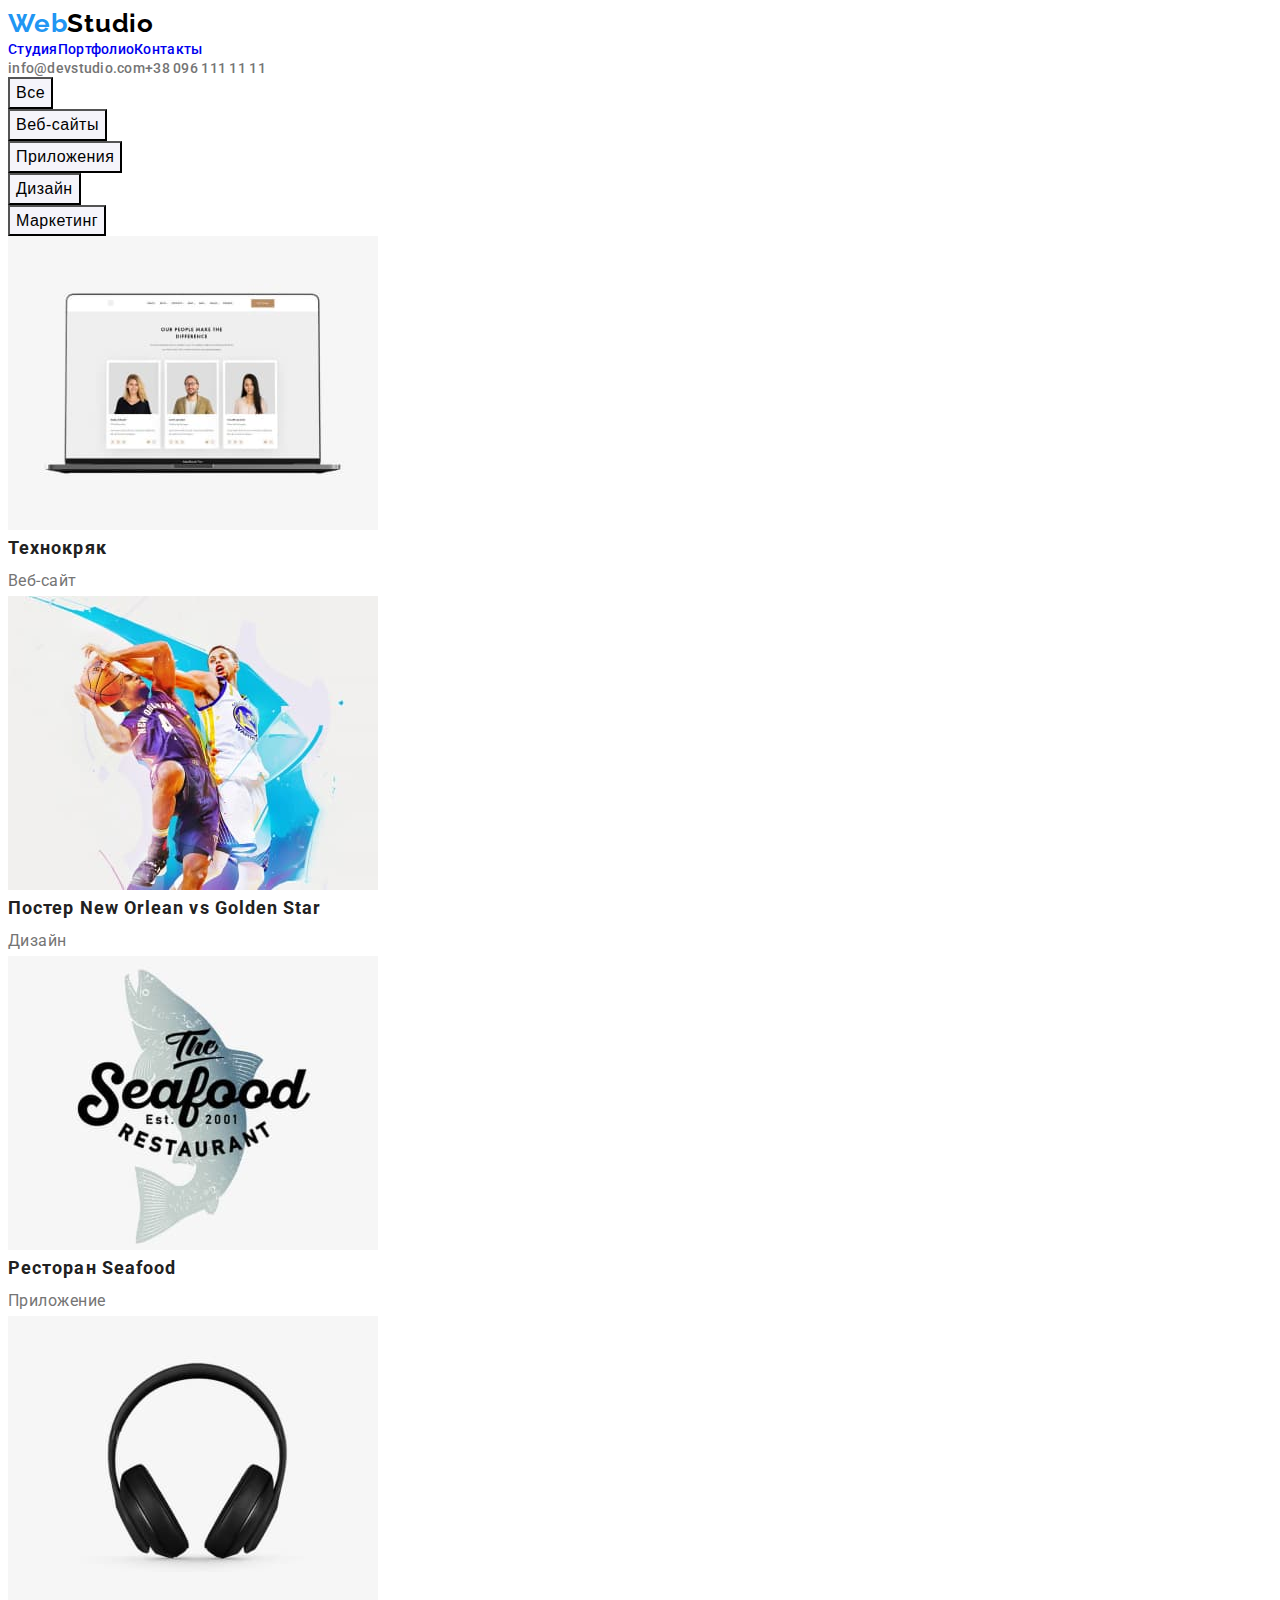
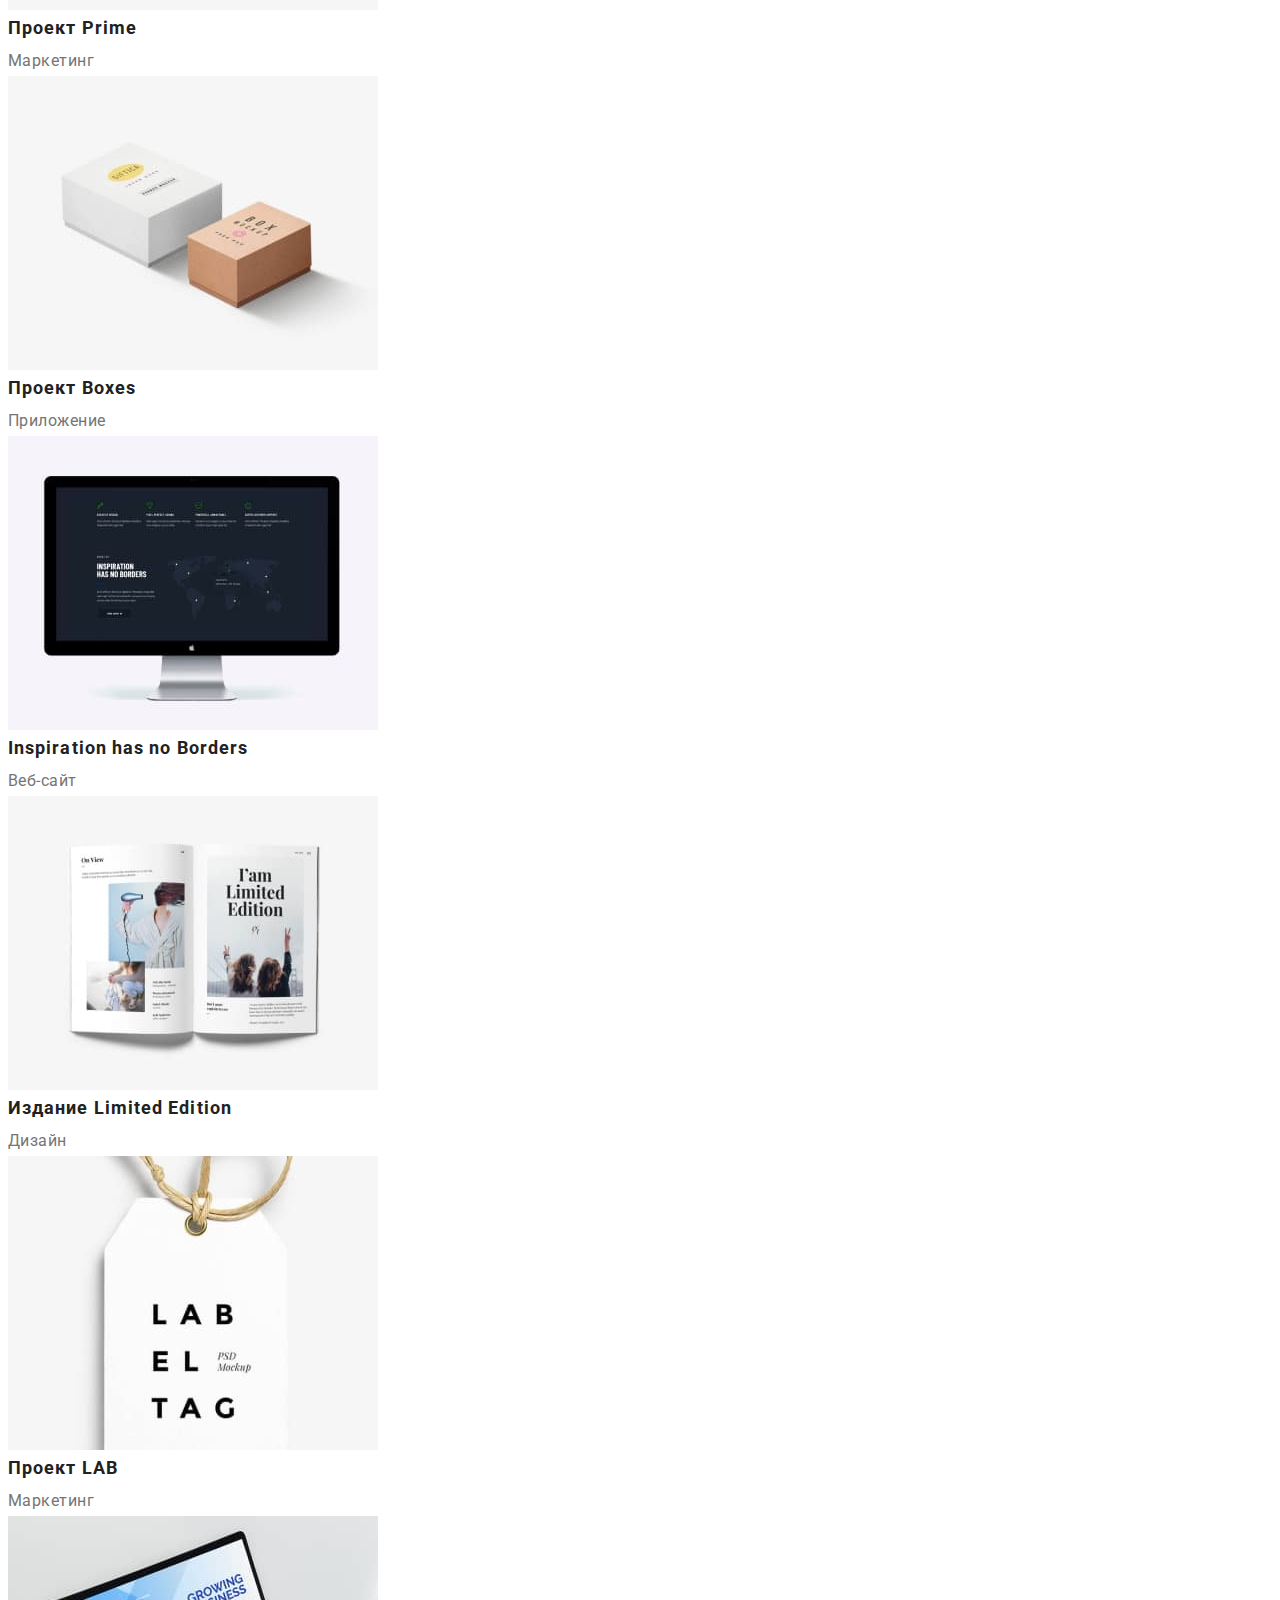
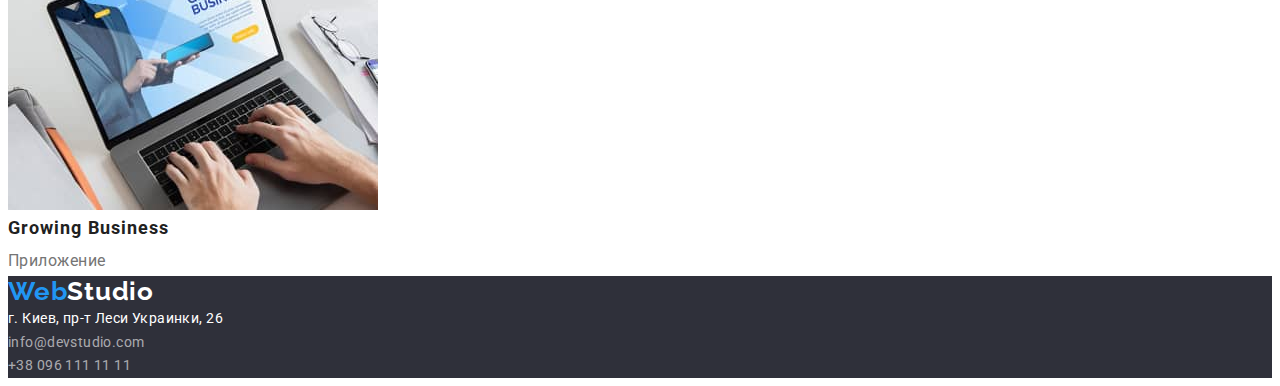
==== portfolio.html @ 3da87802 "Add files via upload" ====
<!DOCTYPE html>
<html lang="ru">
<head>
    <meta charset="UTF-8">
    <meta http-equiv="X-UA-Compatible" content="IE=edge">
    <meta name="viewport" content="width=device-width, initial-scale=1.0">
    <title>Portfolio</title>

    <link rel="preconnect" href="https://fonts.gstatic.com">
    <link href="https://fonts.googleapis.com/css2?family=Raleway:wght@700&family=Roboto:wght@400;500;700;900&display=swap"
        rel="stylesheet">
    <link rel="stylesheet" href="./css/style.css">
</head>

<body>
    <!--Header-->
    
    <header class="header">
        <a class="header-logo link" href="./index.html">Web<span class="color-logo-black">Studio</span></a>
        <nav>
            <ul class="header-nav-list list">
                <li class="header-nav-item">
                    <a class="header-nav-link link" href="./index.html">Студия</a>
                </li>
                <li class="header-nav-item">
                    <a class="header-nav-link link" href="./portfolio.html">Портфолио</a>
                </li>
                <li class="header-nav-item">
                    <a class="header-nav-link link" href="#">Контакты</a>
                </li>
            </ul>
        </nav>
        <ul class="header-contacts list">
            <li class="header-mail">
                <a class="header-mail-link link" href="mailto:info@devstudio.com">info@devstudio.com</a>
            </li>
            <li class="header-tel">
                <a class="header-mail-link link" href="tel:+380961111111">+38 096 111 11 11</a>
            </li>
        </ul>
    </header>

    <main>

        <!--Hero-->
        <section class="portfolio">
            <h1 class="portfolio-title" hidden>Проекти</h1>
            <ul class="filter-list list">
                <li class="filter-list-item">
                    <button class="filter-list-btn" type="button">Все</button>
                </li>
                <li class="filter-list-item">
                    <button class="filter-list-btn" type="button">Веб-сайты</button>
                </li>
                <li class="filter-list-item">
                    <button class="filter-list-btn" type="button">Приложения</button>
                </li>
                <li class="filter-list-item">
                    <button class="filter-list-btn" type="button">Дизайн</button>
                </li>
                <li class="filter-list-item">
                    <button class="filter-list-btn" type="button">Маркетинг</button>
                </li>
            </ul>
            <ul class="project-list">
                <li class="project-list-item list">
                    <img src="./images/technokryak.jpg" alt="Открытый веб-сайт на ноутбуке" width="370" height="294">
                    <h2 class="project-title">Технокряк</h2>
                    <p class="project-type">Веб-сайт</p>
                </li>
                <li class="project-list-item list">
                    <img src="./images/new-golden-star.jpg" alt="Постер с двумя баскетболистами" width="370" height="294">
                    <h2 class="project-title">Постер New Orlean vs Golden Star</h2>
                    <p class="project-type">Дизайн</p>
                </li>
                <li class="project-list-item list">
                    <img src="./images/seafood.jpg" alt="Логотип ресторана" width="370" height="294">
                    <h2 class="project-title">Ресторан Seafood</h2>
                    <p class="project-type">Приложение</p>
                </li>
                <li class="project-list-item list">
                    <img src="./images/project-prime.jpg" alt="Наушники" width="370" height="294">
                    <h2 class="project-title">Проект Prime</h2>
                    <p class="project-type">Маркетинг</p>
                </li>
                <li class="project-list-item list">
                    <img src="./images/project-boxes.jpg" alt="Две коробки" width="370" height="294">
                    <h2 class="project-title">Проект Boxes</h2>
                    <p class="project-type">Приложение</p>
                </li>
                <li class="project-list-item list">
                    <img src="./images/inspiration.jpg" alt="Монитор" width="370" height="294">
                    <h2 class="project-title">Inspiration has no Borders</h2>
                    <p class="project-type">Веб-сайт</p>
                </li>
                <li class="project-list-item list">
                    <img src="./images/limited-edition.jpg" alt="Открытая книга" width="370" height="294">
                    <h2 class="project-title">Издание Limited Edition</h2>
                    <p class="project-type">Дизайн</p>
                </li>
                <li class="project-list-item list">
                    <img src="./images/lab.jpg" alt="Этикетка" width="370" height="294">
                    <h2 class="project-title">Проект LAB</h2>
                    <p class="project-type">Маркетинг</p>
                </li>
                <li class="project-list-item list">
                    <img src="./images/growing-business.jpg" alt="Человек работает за ноутбуком" width="370" height="294">
                    <h2 class="project-title">Growing Business</h2>
                    <p class="project-type">Приложение</p>
                </li>
            </ul>


        </section>

    

    </main>

    <!--Footer-->
    
    <footer class="footer">
        <a class="footer-logo link" href="/index.html">Web<span class="color-logo-white">Studio</span></a>
        <address class="adress">
            <ul class="address-list list">
                <li class="address-list-item">
                    <a class="address-map link" href="https://goo.gl/maps/mjE9augPdkDsLuEW9" target="_blank"
                        rel="noopener noreferrer"> г. Киев, пр-т Леси Украинки, 26</a>
                </li>
                <li class="address-list-item">
                    <a class="address-mail link" href="mailto:info@devstudio.com">info@devstudio.com</a>
                </li>
                <li class="address-list-item">
                    <a class="address-tel link" href="tel:+380961111111">+38 096 111 11 11</a>
                </li>
            </ul>
        </address>
    
    </footer>
    
    
</body>

</html>
---- css/style.css ----
:root {
  --main-font: "Roboto", sans-serif;
  --secondary-font: "Raleway", sans-serif;
  --title-color: #212121;
  --text-color: #757575;
  --accent-color: #2196f3;
}

h1,
h2,
h3,
h4,
h5,
h6,
p {
  margin-top: 0;
  margin-bottom: 0;
}

ul,
ol {
  margin-top: 0;
  margin-bottom: 0;
  padding-left: 0;
}

img {
  display: block;
}

.list {
  list-style: none;
}

.link {
  text-decoration: none;
  font-style: normal;
}

body {
  font-family: var(--main-font), sans-serif;
  background: #ffffff;
  color: var(--title-color);
  font-weight: 400;
}

/*=============CONTAINER=============*/
.container {
width: 1200px;
margin: 0 auto;
padding-left: 15px;
padding-right: 15px;
}

/*=============COMPONENTS=============*/

/*=============HEADER=============*/

.header-container {
  display: flex;
  align-items: center;
}

.header-logo,
.footer-logo {
  margin-right: 90px;
  margin-left: 0;

  font-family: var(--secondary-font);
  font-weight: 700;
  font-size: 26px;
  line-height: 1.19;
  letter-spacing: 0.03em;
  color: var(--accent-color);
}

.color-logo-black {
  color: #000000;
}

.header-nav-list {
  display: flex;
  align-items: center;
}

.header-nav-link {
  font-weight: 500;
  font-size: 14px;
  line-height: 1.14;
  letter-spacing: 0.02em;
}

.header-nav-link:hover,
.header-nav-link:focus {
  color: var(--accent-color);
}

.header-contacts {
  display: flex;
  align-items: center;
}

.header-mail-link {
  font-weight: 500;
  font-size: 14px;
  line-height: 1.14;
  letter-spacing: 0.02em;
  color: var(--text-color);
}

.header-mail-link:hover,
.header-mail-link:focus {
  color: var(--accent-color);
}
/*=============HEADER END=============*/

/*=============MAIN INDEX=============*/
.hero {
  background-color: #2f303a;
}

.hero-title {
  font-weight: 900;
  font-size: 44px;
  line-height: 1.36;
  text-align: center;
  letter-spacing: 0.06em;
  text-transform: uppercase;
  color: #ffffff;
}

.hero-btn {
  font-weight: 700;
  font-size: 16px;
  line-height: 1.87;
  display: flex;
  align-items: center;
  text-align: center;
  letter-spacing: 0.06em;
  color: #ffffff;
  background: var(--accent-color);
  cursor: pointer;
}

.about-list-title {
  font-weight: 700;
  font-size: 14px;
  line-height: 1.14;
  letter-spacing: 0.03em;
  text-transform: uppercase;
}

.about-list-text {
  font-size: 14px;
  line-height: 1.71;
  letter-spacing: 0.03em;
  color: var(--text-color);
}

.subtitle {
  font-weight: 700;
  font-size: 36px;
  line-height: 1.16;
  text-align: center;
  letter-spacing: 0.03em;
}

.team {
  background: #f5f4fa;
}

.team-name {
  font-weight: 500;
  font-size: 16px;
  line-height: 1.18;
  text-align: center;
  letter-spacing: 0.03em;
}

.team-position {
  font-size: 16px;
  line-height: 1.18;
  text-align: center;
  letter-spacing: 0.03em;
  color: var(--text-color);
}
/*=============MAIN END=============*/

/*=============MAIN PORTFOLIO=============*/

.filter-list-btn {
  background: #f5f4fa;
  font-weight: 500;
  font-size: 16px;
  line-height: 1.62;
  text-align: center;
  letter-spacing: 0.03em;
  cursor: pointer;
}

.filter-list-btn:hover,
.filter-list-btn:focus {
  color: #ffffff;
  background: #2196f3;
}

.project-title {
  font-size: 18px;
  line-height: 2;
  /* identical to box height, or 200% */
  letter-spacing: 0.06em;
}

.project-type {
  font-size: 16px;
  line-height: 1.87;
  letter-spacing: 0.03em;
  color: var(--text-color);
}
/*=============MAIN PORTFOLIO END=============*/

/*=============FOOTER=============*/
.footer {
  background: #2f303a;
}

.color-logo-white {
  color: #ffffff;
}

.address-map {
  font-size: 14px;
  line-height: 1.71;
  letter-spacing: 0.03em;
  color: #ffffff;
}

.address-map:hover,
.address-map:focus {
  color: #2196f3;
}

.address-mail,
.address-tel {
  font-size: 14px;
  line-height: 1.71;
  letter-spacing: 0.03em;
  color: rgba(255, 255, 255, 0.6);
}

.address-mail:hover,
.address-tel:hover,
.address-mail:focus,
.address-tel:focus {
  color: #2196f3;
}

/*=============FOOTER END=============*/
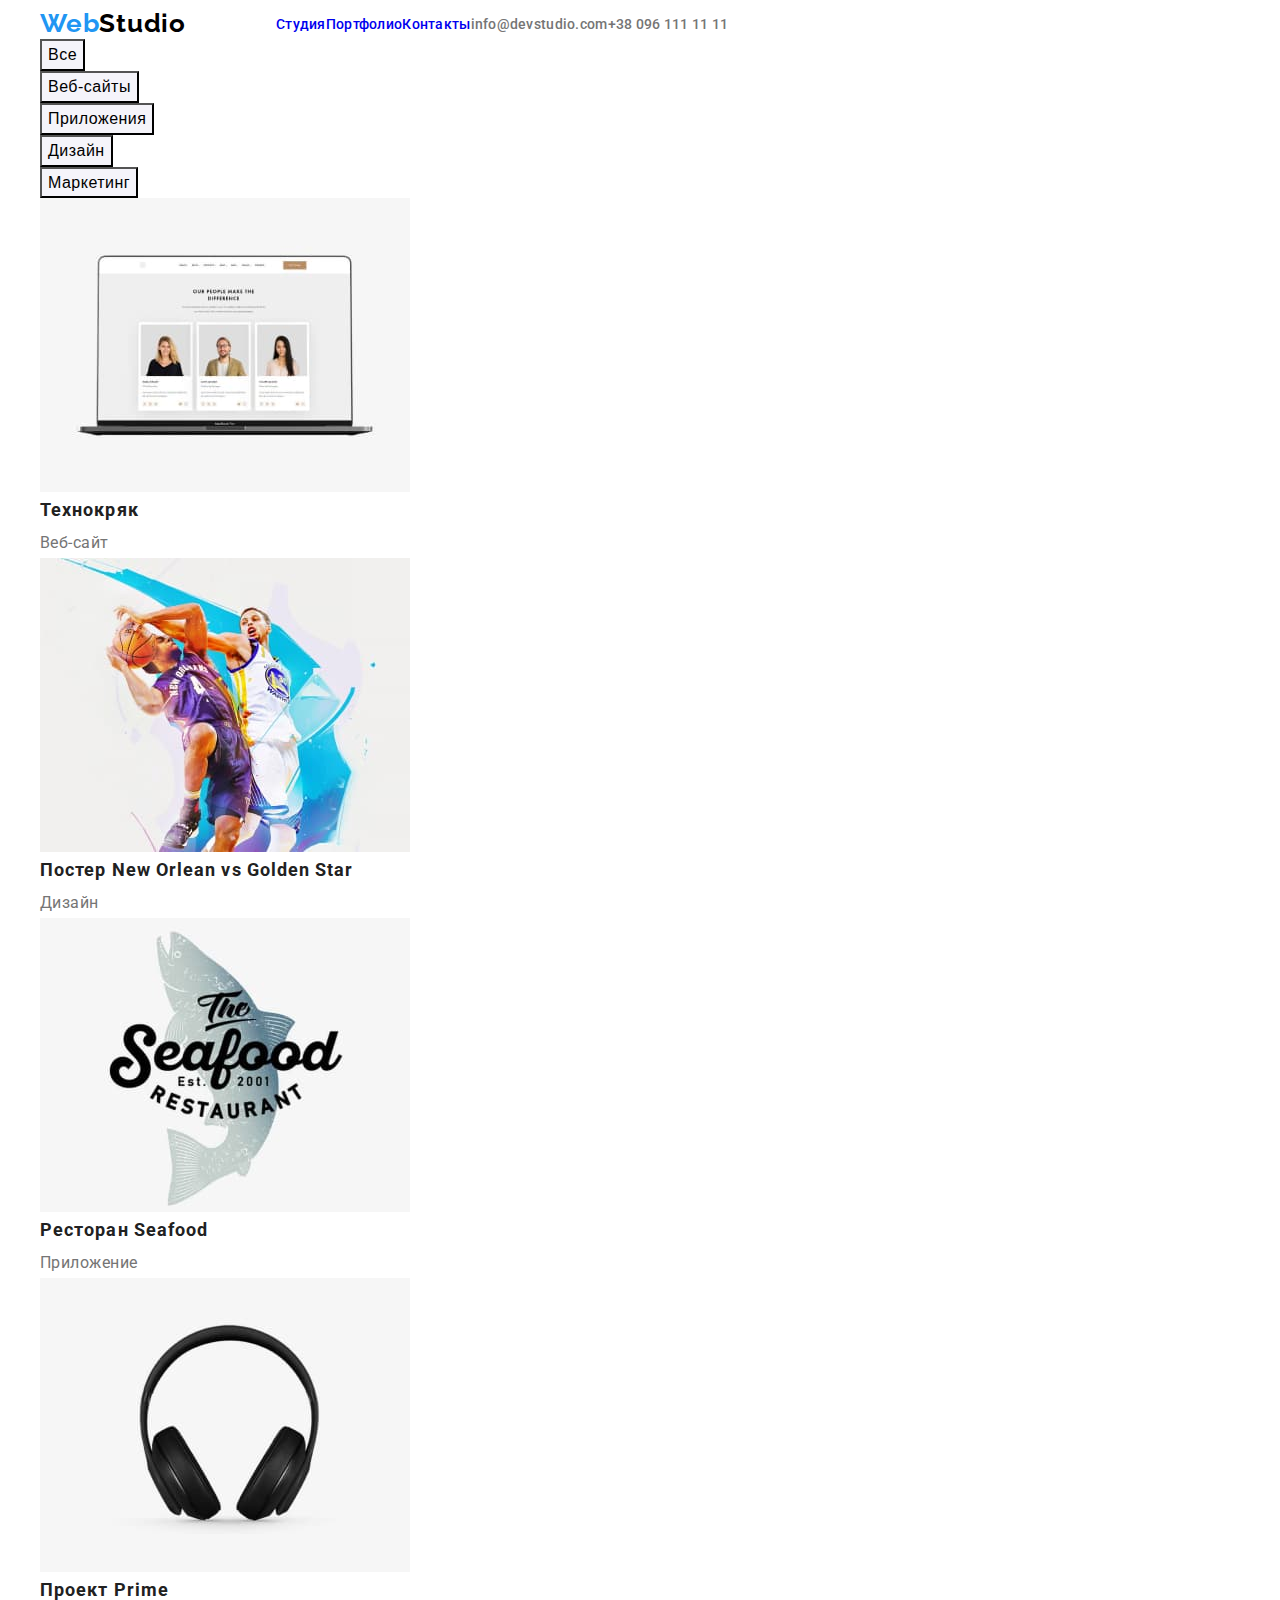
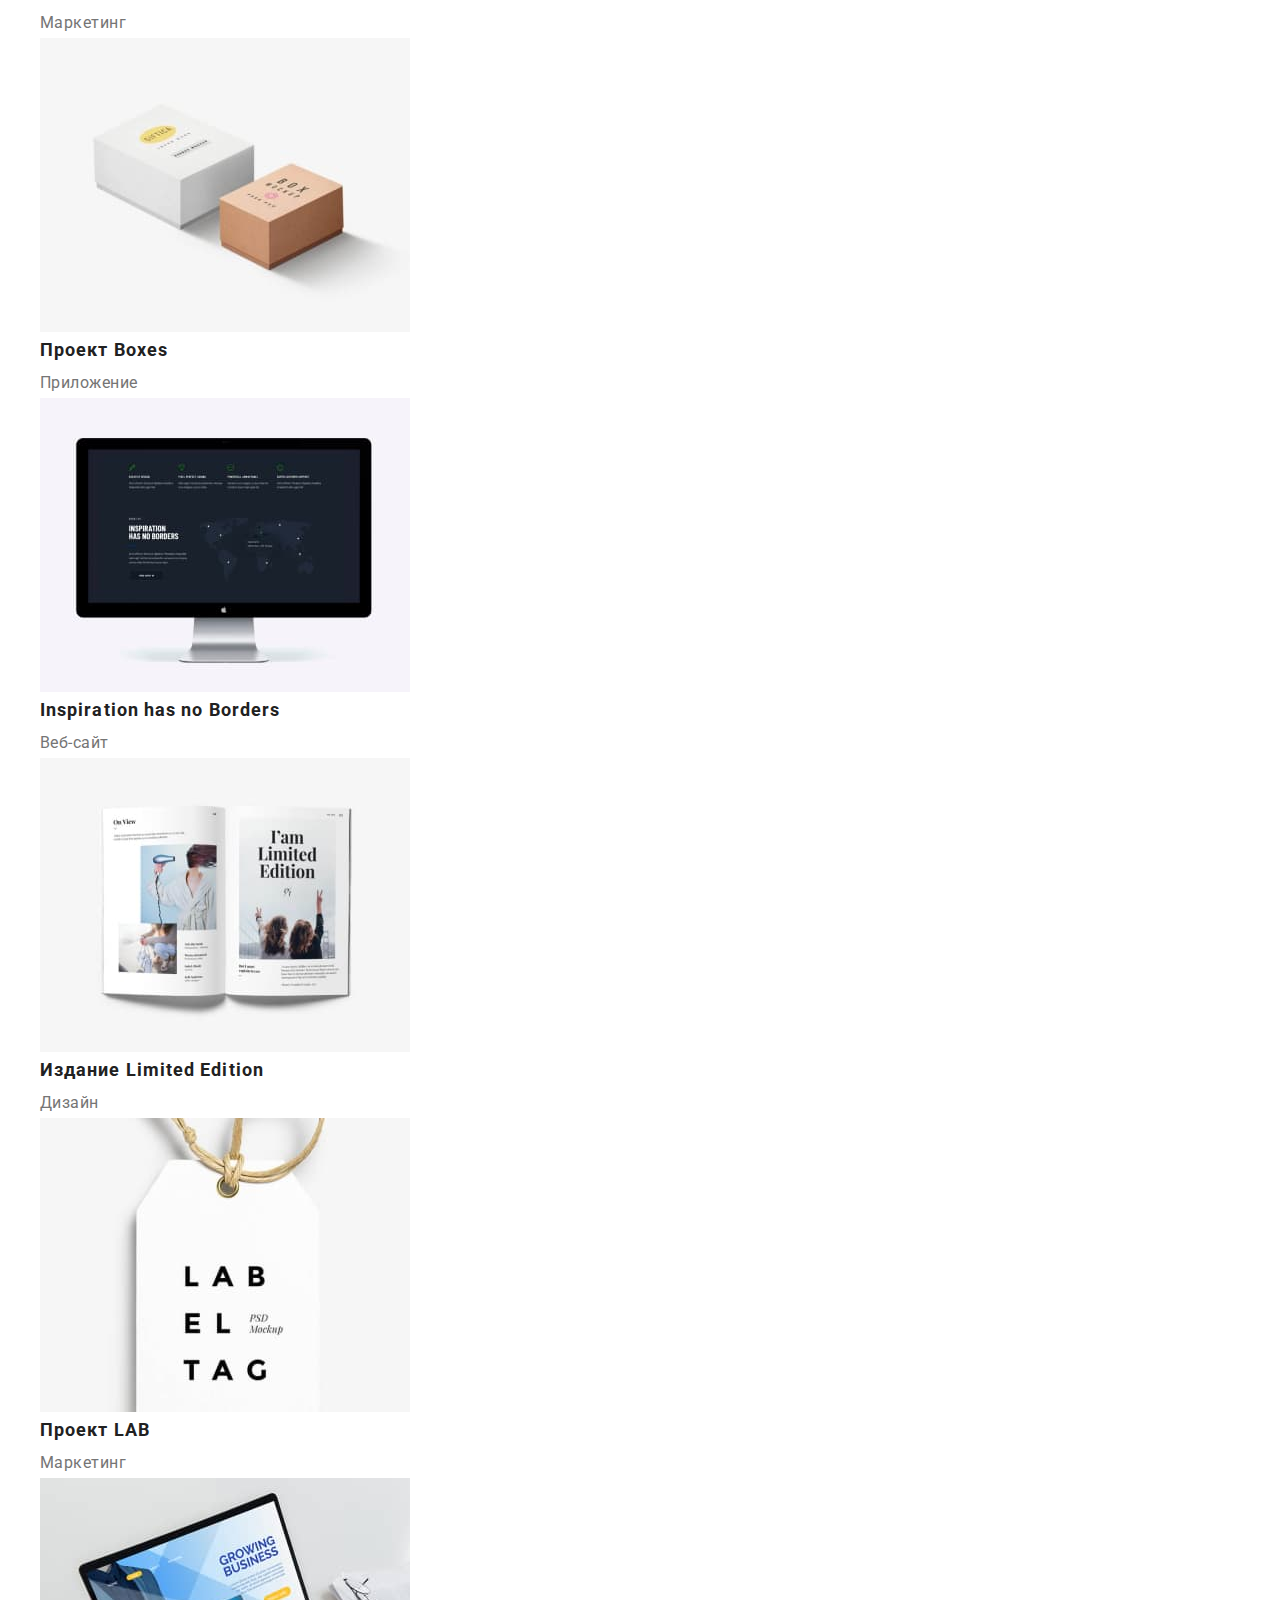
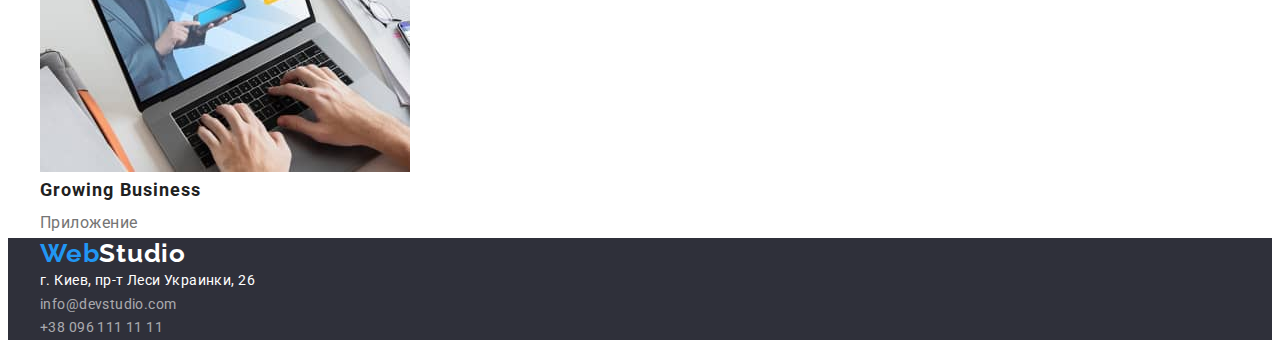
==== commit 3e474eff: "Update portfolio.html" ====
--- a/portfolio.html
+++ b/portfolio.html
@@ -9,132 +9,155 @@
     <link rel="preconnect" href="https://fonts.gstatic.com">
     <link href="https://fonts.googleapis.com/css2?family=Raleway:wght@700&family=Roboto:wght@400;500;700;900&display=swap"
         rel="stylesheet">
+    <link href="https://cdnjs.cloudflare.com/ajax/libs/modern-normalize/1.1.0/modern-normalize.min.css">
     <link rel="stylesheet" href="./css/style.css">
 </head>
 
 <body>
+
     <!--Header-->
     
     <header class="header">
-        <a class="header-logo link" href="./index.html">Web<span class="color-logo-black">Studio</span></a>
-        <nav>
-            <ul class="header-nav-list list">
-                <li class="header-nav-item">
-                    <a class="header-nav-link link" href="./index.html">Студия</a>
+        <div class="container header-container">
+            <a class="header-logo link" href="./index.html">Web<span class="color-logo-black">Studio</span></a>
+            <nav>
+                <ul class="header-nav-list list">
+                    <li class="header-nav-item">
+                        <a class="header-nav-link link" href="./index.html">Студия</a>
+                    </li>
+                    <li class="header-nav-item">
+                        <a class="header-nav-link link" href="./portfolio.html">Портфолио</a>
+                    </li>
+                    <li class="header-nav-item">
+                        <a class="header-nav-link link" href="#">Контакты</a>
+                    </li>
+                </ul>
+            </nav>
+            <ul class="header-contacts list">
+                <li class="header-mail contact">
+                    <a class="header-mail-link link" href="mailto:info@devstudio.com">info@devstudio.com</a>
                 </li>
-                <li class="header-nav-item">
-                    <a class="header-nav-link link" href="./portfolio.html">Портфолио</a>
-                </li>
-                <li class="header-nav-item">
-                    <a class="header-nav-link link" href="#">Контакты</a>
+                <li class="header-tel contact">
+                    <a class="header-mail-link link" href="tel:+380961111111">+38 096 111 11 11</a>
                 </li>
             </ul>
-        </nav>
-        <ul class="header-contacts list">
-            <li class="header-mail">
-                <a class="header-mail-link link" href="mailto:info@devstudio.com">info@devstudio.com</a>
-            </li>
-            <li class="header-tel">
-                <a class="header-mail-link link" href="tel:+380961111111">+38 096 111 11 11</a>
-            </li>
-        </ul>
+        </div>
     </header>
 
     <main>
 
         <!--Hero-->
         <section class="portfolio">
-            <h1 class="portfolio-title" hidden>Проекти</h1>
-            <ul class="filter-list list">
-                <li class="filter-list-item">
-                    <button class="filter-list-btn" type="button">Все</button>
-                </li>
-                <li class="filter-list-item">
-                    <button class="filter-list-btn" type="button">Веб-сайты</button>
-                </li>
-                <li class="filter-list-item">
-                    <button class="filter-list-btn" type="button">Приложения</button>
-                </li>
-                <li class="filter-list-item">
-                    <button class="filter-list-btn" type="button">Дизайн</button>
-                </li>
-                <li class="filter-list-item">
-                    <button class="filter-list-btn" type="button">Маркетинг</button>
-                </li>
-            </ul>
-            <ul class="project-list">
-                <li class="project-list-item list">
-                    <img src="./images/technokryak.jpg" alt="Открытый веб-сайт на ноутбуке" width="370" height="294">
-                    <h2 class="project-title">Технокряк</h2>
-                    <p class="project-type">Веб-сайт</p>
-                </li>
-                <li class="project-list-item list">
-                    <img src="./images/new-golden-star.jpg" alt="Постер с двумя баскетболистами" width="370" height="294">
-                    <h2 class="project-title">Постер New Orlean vs Golden Star</h2>
-                    <p class="project-type">Дизайн</p>
-                </li>
-                <li class="project-list-item list">
-                    <img src="./images/seafood.jpg" alt="Логотип ресторана" width="370" height="294">
-                    <h2 class="project-title">Ресторан Seafood</h2>
-                    <p class="project-type">Приложение</p>
-                </li>
-                <li class="project-list-item list">
-                    <img src="./images/project-prime.jpg" alt="Наушники" width="370" height="294">
-                    <h2 class="project-title">Проект Prime</h2>
-                    <p class="project-type">Маркетинг</p>
-                </li>
-                <li class="project-list-item list">
-                    <img src="./images/project-boxes.jpg" alt="Две коробки" width="370" height="294">
-                    <h2 class="project-title">Проект Boxes</h2>
-                    <p class="project-type">Приложение</p>
-                </li>
-                <li class="project-list-item list">
-                    <img src="./images/inspiration.jpg" alt="Монитор" width="370" height="294">
-                    <h2 class="project-title">Inspiration has no Borders</h2>
-                    <p class="project-type">Веб-сайт</p>
-                </li>
-                <li class="project-list-item list">
-                    <img src="./images/limited-edition.jpg" alt="Открытая книга" width="370" height="294">
-                    <h2 class="project-title">Издание Limited Edition</h2>
-                    <p class="project-type">Дизайн</p>
-                </li>
-                <li class="project-list-item list">
-                    <img src="./images/lab.jpg" alt="Этикетка" width="370" height="294">
-                    <h2 class="project-title">Проект LAB</h2>
-                    <p class="project-type">Маркетинг</p>
-                </li>
-                <li class="project-list-item list">
-                    <img src="./images/growing-business.jpg" alt="Человек работает за ноутбуком" width="370" height="294">
-                    <h2 class="project-title">Growing Business</h2>
-                    <p class="project-type">Приложение</p>
-                </li>
-            </ul>
-
-
+            <div class="container section">
+                <h1 class="portfolio-title" hidden>Проекти</h1>
+                <ul class="filter-list list">
+                    <li class="filter-list-item">
+                        <button class="filter-list-btn" type="button">Все</button>
+                    </li>
+                    <li class="filter-list-item">
+                        <button class="filter-list-btn" type="button">Веб-сайты</button>
+                    </li>
+                    <li class="filter-list-item">
+                        <button class="filter-list-btn" type="button">Приложения</button>
+                    </li>
+                    <li class="filter-list-item">
+                        <button class="filter-list-btn" type="button">Дизайн</button>
+                    </li>
+                    <li class="filter-list-item">
+                        <button class="filter-list-btn" type="button">Маркетинг</button>
+                    </li>
+                </ul>
+                <ul class="project-list">
+                    <li class="project-list-item list">
+                        <img src="./images/technokryak.jpg" alt="Открытый веб-сайт на ноутбуке" width="370" height="294">
+                        <div class="project-text-conteiner">
+                            <h2 class="project-title">Технокряк</h2>
+                            <p class="project-type">Веб-сайт</p>
+                        </div>
+                    </li>
+                    <li class="project-list-item list">
+                        <img src="./images/new-golden-star.jpg" alt="Постер с двумя баскетболистами" width="370" height="294">
+                        <div class="project-text-conteiner">
+                            <h2 class="project-title">Постер New Orlean vs Golden Star</h2>
+                            <p class="project-type">Дизайн</p>
+                        </div>
+                    </li>
+                    <li class="project-list-item list">
+                        <img src="./images/seafood.jpg" alt="Логотип ресторана" width="370" height="294">
+                        <div class="project-text-conteiner">
+                            <h2 class="project-title">Ресторан Seafood</h2>
+                            <p class="project-type">Приложение</p>
+                        </div>
+                    </li>
+                    <li class="project-list-item list">
+                        <img src="./images/project-prime.jpg" alt="Наушники" width="370" height="294">
+                        <div class="project-text-conteiner">
+                            <h2 class="project-title">Проект Prime</h2>
+                            <p class="project-type">Маркетинг</p>
+                        </div>
+                    </li>
+                    <li class="project-list-item list">
+                        <img src="./images/project-boxes.jpg" alt="Две коробки" width="370" height="294">
+                        <div class="project-text-conteiner">
+                            <h2 class="project-title">Проект Boxes</h2>
+                            <p class="project-type">Приложение</p>
+                        </div>
+                    </li>
+                    <li class="project-list-item list">
+                        <img src="./images/inspiration.jpg" alt="Монитор" width="370" height="294">
+                        <div class="project-text-conteiner">
+                            <h2 class="project-title">Inspiration has no Borders</h2>
+                            <p class="project-type">Веб-сайт</p>
+                        </div>
+                    </li>
+                    <li class="project-list-item list">
+                        <img src="./images/limited-edition.jpg" alt="Открытая книга" width="370" height="294">
+                        <div class="project-text-conteiner">
+                            <h2 class="project-title">Издание Limited Edition</h2>
+                            <p class="project-type">Дизайн</p>
+                        </div>
+                    </li>
+                    <li class="project-list-item list">
+                        <img src="./images/lab.jpg" alt="Этикетка" width="370" height="294">
+                        <div class="project-text-conteiner">
+                            <h2 class="project-title">Проект LAB</h2>
+                            <p class="project-type">Маркетинг</p>
+                        </div>
+                    </li>
+                    <li class="project-list-item list">
+                        <img src="./images/growing-business.jpg" alt="Человек работает за ноутбуком" width="370" height="294">
+                        <div class="project-text-conteiner">
+                            <h2 class="project-title">Growing Business</h2>
+                            <p class="project-type">Приложение</p>
+                        </div>
+                    </li>
+                    
+                </ul>
+            </div>
         </section>
-
-    
 
     </main>
 
     <!--Footer-->
     
     <footer class="footer">
-        <a class="footer-logo link" href="/index.html">Web<span class="color-logo-white">Studio</span></a>
-        <address class="adress">
-            <ul class="address-list list">
-                <li class="address-list-item">
-                    <a class="address-map link" href="https://goo.gl/maps/mjE9augPdkDsLuEW9" target="_blank"
-                        rel="noopener noreferrer"> г. Киев, пр-т Леси Украинки, 26</a>
-                </li>
-                <li class="address-list-item">
-                    <a class="address-mail link" href="mailto:info@devstudio.com">info@devstudio.com</a>
-                </li>
-                <li class="address-list-item">
-                    <a class="address-tel link" href="tel:+380961111111">+38 096 111 11 11</a>
-                </li>
-            </ul>
-        </address>
+        <div class="container footer-section">
+            <a class="footer-logo link" href="/index.html">Web<span class="color-logo-white">Studio</span></a>
+            <address class="adress">
+                <ul class="address-list list">
+                    <li class="address-list-item">
+                        <a class="address-map link" href="https://goo.gl/maps/mjE9augPdkDsLuEW9" target="_blank"
+                            rel="noopener noreferrer"> г. Киев, пр-т Леси Украинки, 26</a>
+                    </li>
+                    <li class="address-list-item">
+                        <a class="address-mail link" href="mailto:info@devstudio.com">info@devstudio.com</a>
+                    </li>
+                    <li class="address-list-item">
+                        <a class="address-tel link" href="tel:+380961111111">+38 096 111 11 11</a>
+                    </li>
+                </ul>
+            </address>
+        </div>
     
     </footer>
     
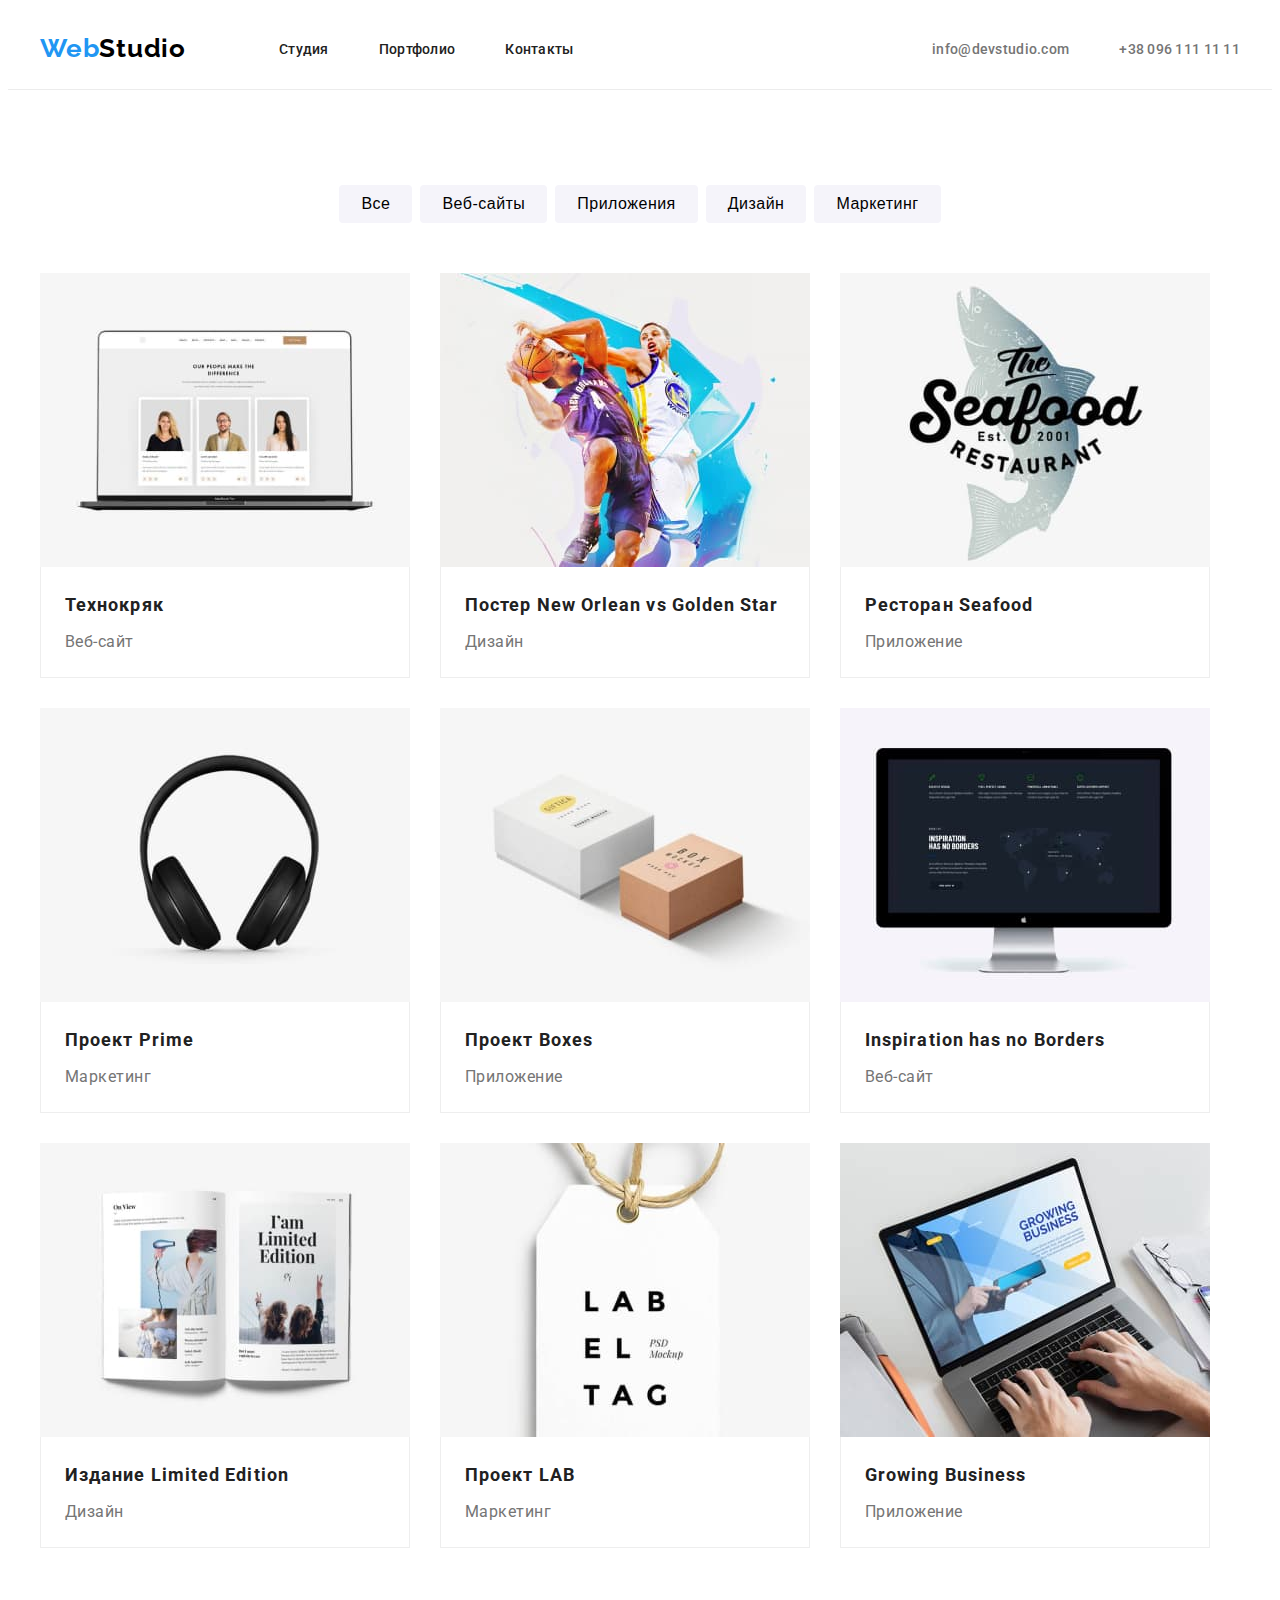
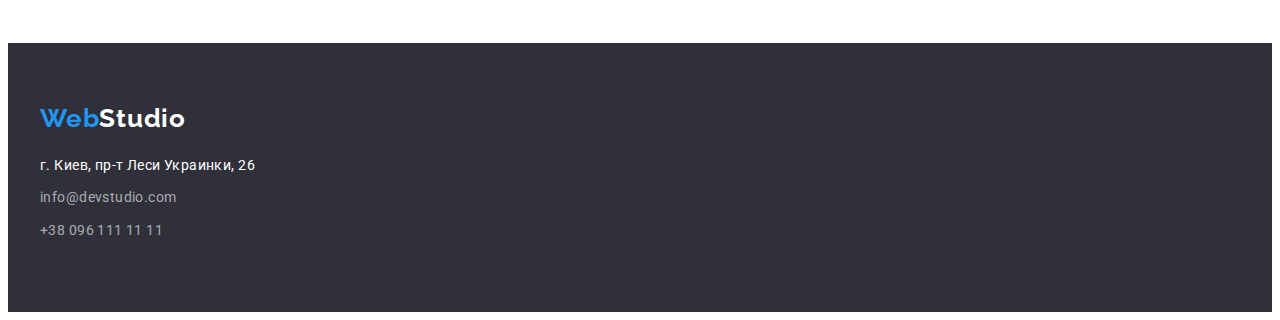
==== commit dc3dc12d: "Update portfolio.html" ====
--- a/portfolio.html
+++ b/portfolio.html
@@ -9,7 +9,9 @@
     <link rel="preconnect" href="https://fonts.gstatic.com">
     <link href="https://fonts.googleapis.com/css2?family=Raleway:wght@700&family=Roboto:wght@400;500;700;900&display=swap"
         rel="stylesheet">
-    <link href="https://cdnjs.cloudflare.com/ajax/libs/modern-normalize/1.1.0/modern-normalize.min.css">
+    <link rel="stylesheet" href="https://cdnjs.cloudflare.com/ajax/libs/modern-normalize/1.1.0/modern-normalize.min.css"
+        integrity="sha512-wpPYUAdjBVSE4KJnH1VR1HeZfpl1ub8YT/NKx4PuQ5NmX2tKuGu6U/JRp5y+Y8XG2tV+wKQpNHVUX03MfMFn9Q=="
+        crossorigin="anonymous" referrerpolicy="no-referrer" />
     <link rel="stylesheet" href="./css/style.css">
 </head>
 
--- a/css/style.css
+++ b/css/style.css
@@ -44,28 +44,45 @@
   font-weight: 400;
 }
 
-/*=============CONTAINER=============*/
 .container {
-width: 1200px;
-margin: 0 auto;
-padding-left: 15px;
-padding-right: 15px;
+  width: 1200px;
+  margin: 0 auto;
+  padding-left: 15px;
+  padding-right: 15px;
+}
+
+.section {
+  padding-top: 95px;
+  padding-bottom: 95px;
 }
 
 /*=============COMPONENTS=============*/
 
 /*=============HEADER=============*/
 
+.header {
+  padding-top: 25px;
+  padding-bottom: 25px;
+  border-bottom: 1px solid #ececec;
+}
+
 .header-container {
+  display: flex;
+  align-items: center;
+}
+
+.header-nav-list {
+  display: flex;
+  align-items: center;
+}
+
+.header-contacts {
   display: flex;
   align-items: center;
 }
 
 .header-logo,
 .footer-logo {
-  margin-right: 90px;
-  margin-left: 0;
-
   font-family: var(--secondary-font);
   font-weight: 700;
   font-size: 26px;
@@ -74,13 +91,16 @@
   color: var(--accent-color);
 }
 
+.header-logo {
+  margin-right: 93px;
+}
+
 .color-logo-black {
   color: #000000;
 }
 
-.header-nav-list {
-  display: flex;
-  align-items: center;
+.header-nav-item:not(:last-child) {
+  margin-right: 50px;
 }
 
 .header-nav-link {
@@ -88,6 +108,7 @@
   font-size: 14px;
   line-height: 1.14;
   letter-spacing: 0.02em;
+  color: var(--title-color);
 }
 
 .header-nav-link:hover,
@@ -96,8 +117,11 @@
 }
 
 .header-contacts {
-  display: flex;
-  align-items: center;
+  margin-left: auto;
+}
+
+.contact:not(:last-child) {
+  margin-right: 50px;
 }
 
 .header-mail-link {
@@ -112,14 +136,28 @@
 .header-mail-link:focus {
   color: var(--accent-color);
 }
+
 /*=============HEADER END=============*/
 
 /*=============MAIN INDEX=============*/
+
+/*=============HERO=============*/
 .hero {
   background-color: #2f303a;
 }
 
+.hero-container {
+  margin: 0 auto;
+  padding-top: 200px;
+  padding-bottom: 200px;
+}
+
 .hero-title {
+  width: 700px;
+  margin-right: auto;
+  margin-left: auto;
+  margin-bottom: 30px;
+
   font-weight: 900;
   font-size: 44px;
   line-height: 1.36;
@@ -130,6 +168,10 @@
 }
 
 .hero-btn {
+  margin: 0 auto;
+  padding-left: 32px;
+  padding-right: 32px;
+
   font-weight: 700;
   font-size: 16px;
   line-height: 1.87;
@@ -140,9 +182,27 @@
   color: #ffffff;
   background: var(--accent-color);
   cursor: pointer;
+
+  border: none;
+  border-radius: 4px;
+}
+
+/*=============END HERO=============*/
+
+/*=============ABOUT=============*/
+
+.about-list {
+  display: flex;
+}
+
+.about-list-item:not(:last-child) {
+  margin-right: 30px;
 }
 
 .about-list-title {
+  width: 270px;
+  margin-bottom: 10px;
+
   font-weight: 700;
   font-size: 14px;
   line-height: 1.14;
@@ -151,13 +211,33 @@
 }
 
 .about-list-text {
+  width: 270px;
+
   font-size: 14px;
   line-height: 1.71;
   letter-spacing: 0.03em;
   color: var(--text-color);
 }
 
+/*=============END ABOUT=============*/
+
+/*=============WHAT ARE WE DOING=============*/
+
+.work-container {
+  padding-top: 0;
+}
+
+.work-list {
+  display: flex;
+}
+
+.work-list-item:not(:last-child) {
+  margin-right: 30px;
+}
+
 .subtitle {
+  margin-bottom: 50px;
+
   font-weight: 700;
   font-size: 36px;
   line-height: 1.16;
@@ -165,11 +245,34 @@
   letter-spacing: 0.03em;
 }
 
+/*=============END WHAT ARE WE DOING=============*/
+
+/*=============TEAM=============*/
+.team-list {
+  display: flex;
+  flex-wrap: wrap;
+  margin-top: -30px;
+  margin-left: -30px;
+}
+
+.team-list-item {
+  margin-top: 30px;
+  margin-left: 30px;
+
+  background: #ffffff;
+  box-shadow: 0px 1px 3px rgba(0, 0, 0, 0.12), 0px 1px 1px rgba(0, 0, 0, 0.14),
+    0px 2px 1px rgba(0, 0, 0, 0.2);
+  border-radius: 0px 0px 4px 4px;
+}
+
 .team {
   background: #f5f4fa;
 }
 
 .team-name {
+  margin-top: 30px;
+  margin-bottom: 10px;
+
   font-weight: 500;
   font-size: 16px;
   line-height: 1.18;
@@ -178,17 +281,50 @@
 }
 
 .team-position {
+  margin-bottom: 30px;
+
   font-size: 16px;
   line-height: 1.18;
   text-align: center;
   letter-spacing: 0.03em;
   color: var(--text-color);
 }
+/*=============END TEAM=============*/
 /*=============MAIN END=============*/
 
 /*=============MAIN PORTFOLIO=============*/
 
+.filter-list {
+  display: flex;
+  align-items: center;
+  justify-content: center;
+
+  margin-bottom: 35px;
+  padding-bottom: 15px;
+}
+
+.filter-list-item:not(:last-child) {
+  margin-right: 8px;
+}
+
+.project-list {
+  display: flex;
+  flex-wrap: wrap;
+  margin-top: -30px;
+  margin-left: -30px;
+}
+
+.project-list-item {
+  margin-top: 30px;
+  margin-left: 30px;
+}
+
 .filter-list-btn {
+  padding-left: 22px;
+  padding-right: 22px;
+  padding-top: 6px;
+  padding-bottom: 6px;
+
   background: #f5f4fa;
   font-weight: 500;
   font-size: 16px;
@@ -196,6 +332,9 @@
   text-align: center;
   letter-spacing: 0.03em;
   cursor: pointer;
+
+  border: none;
+  border-radius: 4px;
 }
 
 .filter-list-btn:hover,
@@ -204,10 +343,23 @@
   background: #2196f3;
 }
 
+.project-text-conteiner {
+  padding-top: 20px;
+  padding-right: 24px;
+  padding-bottom: 20px;
+  padding-left: 24px;
+
+  background: #ffffff;
+  border: 1px solid #eeeeee;
+  border-top: 0;
+}
+
 .project-title {
+  margin-bottom: 4px;
+
+  font-weight: bold;
   font-size: 18px;
   line-height: 2;
-  /* identical to box height, or 200% */
   letter-spacing: 0.06em;
 }
 
@@ -220,6 +372,21 @@
 /*=============MAIN PORTFOLIO END=============*/
 
 /*=============FOOTER=============*/
+
+.footer-section {
+  padding-top: 60px;
+  padding-bottom: 60px;
+}
+
+.footer-logo {
+  display: inline-block;
+  margin-bottom: 20px;
+}
+
+.address-list-item {
+  margin-bottom: 9px;
+}
+
 .footer {
   background: #2f303a;
 }
